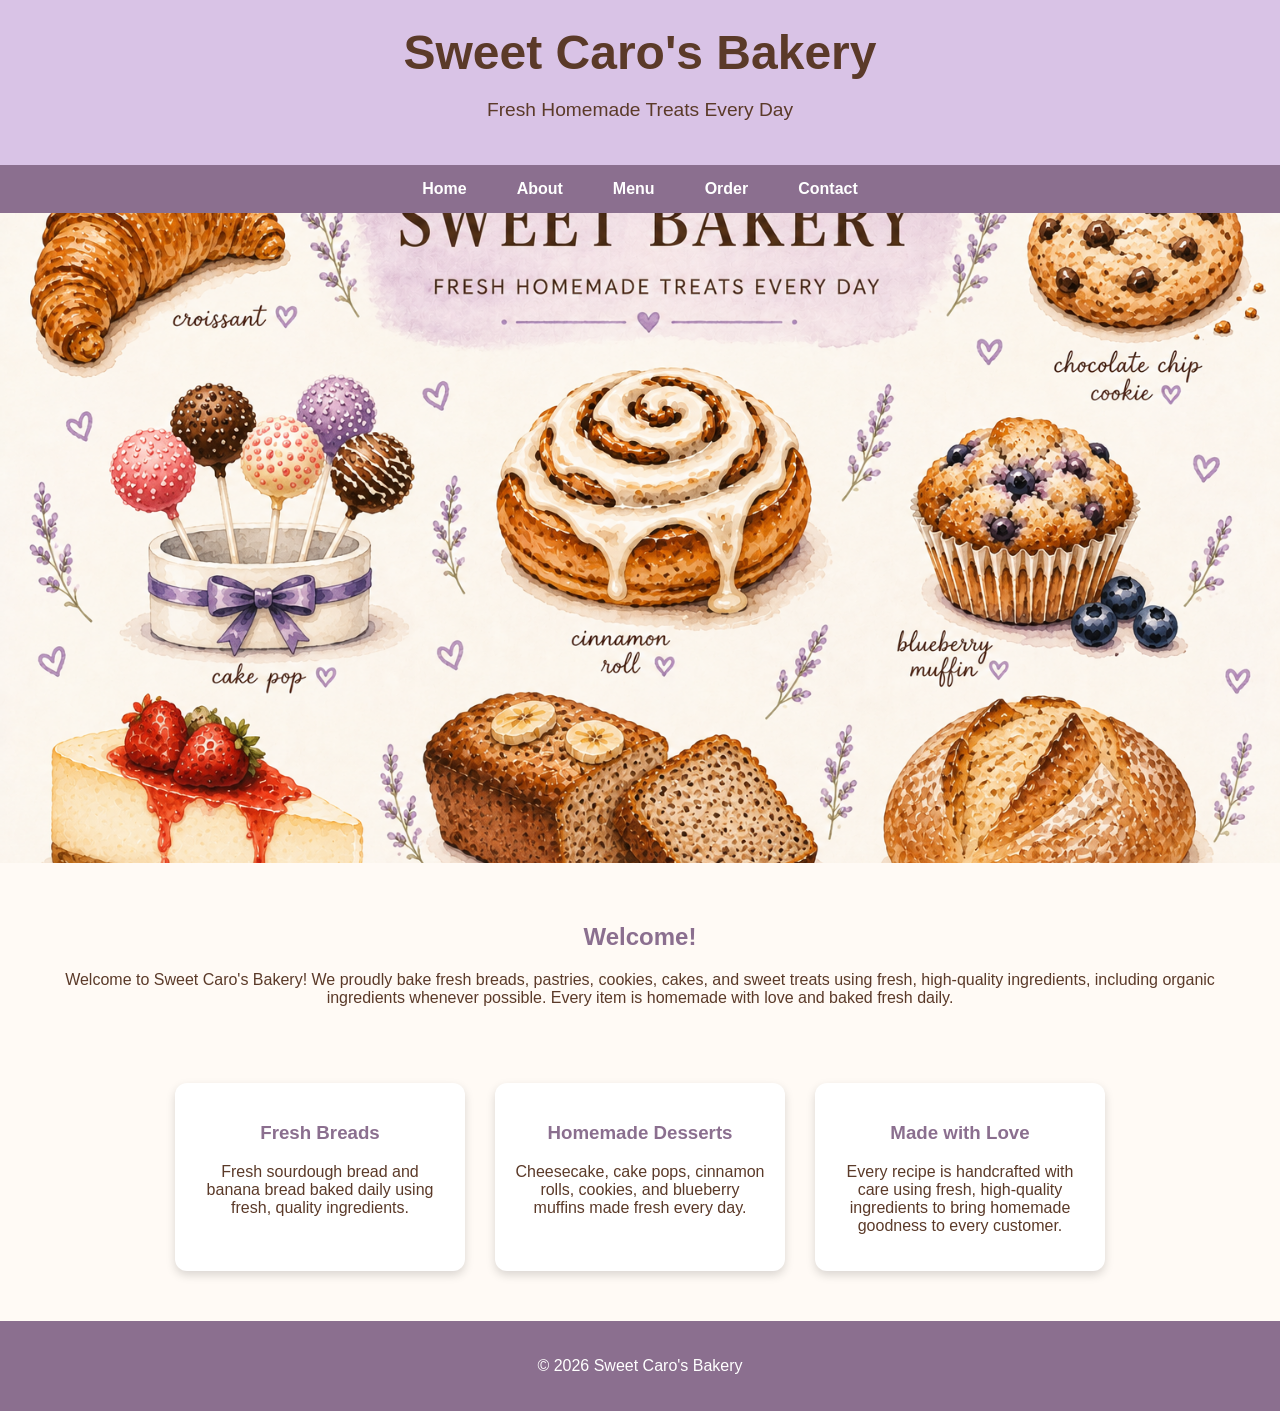
==== index.html @ a145124b "Finished Project 2-2" ====
<!DOCTYPE html>
<html lang="en">
<head>
    <meta charset="UTF-8">
    <meta name="viewport" content="width=device-width, initial-scale=1.0">
    <title>Sweet Caro's Bakery</title>
    <link rel="stylesheet" href="main.css">
</head>

<body>

<header>
    <h1>Sweet Caro's Bakery</h1>
    <p>Fresh Homemade Treats Every Day</p>
</header>

<nav>
    <a href="#">Home</a>
    <a href="#">About</a>
    <a href="#">Menu</a>
    <a href="#">Order</a>
    <a href="#">Contact</a>
</nav>

<section class="hero">
    <img src="images/bakery-menu.png" alt="Sweet Bakery Menu">
</section>

<section class="welcome">
    <h2>Welcome!</h2>
    <p>
    Welcome to Sweet Caro's Bakery! We proudly bake fresh breads,
    pastries, cookies, cakes, and sweet treats using fresh,
    high-quality ingredients, including organic ingredients whenever possible.
    Every item is homemade with love and baked fresh daily.
</p>
</section>

<section class="products">

    <div class="card">
    <h3>Fresh Breads</h3>
    <p>Fresh sourdough bread and banana bread baked daily using fresh, quality ingredients.</p>
</div>

<div class="card">
    <h3>Homemade Desserts</h3>
    <p>Cheesecake, cake pops, cinnamon rolls, cookies, and blueberry muffins made fresh every day.</p>
</div>

<div class="card">
    <h3>Made with Love</h3>
    <p>Every recipe is handcrafted with care using fresh, high-quality ingredients to bring homemade goodness to every customer.</p>
</div>

</section>

<footer>
    <p>© 2026 Sweet Caro's Bakery</p>
</footer>

</body>
</html>
---- main.css ----
/* General Styles */

body {
    margin: 0;
    font-family: Arial, sans-serif;
    background-color: #fffaf5;
    color: #5b3a29;
}

/* Header */

header {
    background-color: #d9c3e6;
    text-align: center;
    padding: 25px;
}

header h1 {
    margin: 0;
    font-size: 3em;
}

header p {
    font-size: 1.2em;
}

/* Navigation */

nav {
    background-color: #8b6f8f;
    display: flex;
    justify-content: center;
}

nav a {
    color: white;
    text-decoration: none;
    padding: 15px 25px;
    font-weight: bold;
}

nav a:hover {
    background-color: #a98ab7;
}

/* Hero Image */

.hero img {
    width: 100%;
    max-height: 650px;
    object-fit: cover;
    display: block;
}

/* Welcome Section */

.welcome {
    text-align: center;
    padding: 40px;
}

.welcome h2 {
    color: #8b6f8f;
}

/* Product Cards */

.products {
    display: flex;
    justify-content: center;
    gap: 30px;
    flex-wrap: wrap;
    padding: 20px 40px 50px;
}

.card {
    background: white;
    width: 250px;
    padding: 20px;
    border-radius: 12px;
    box-shadow: 0 4px 10px rgba(0,0,0,.15);
    text-align: center;
}

.card h3 {
    color: #8b6f8f;
}

/* Footer */

footer {
    background-color: #8b6f8f;
    color: white;
    text-align: center;
    padding: 20px;
}
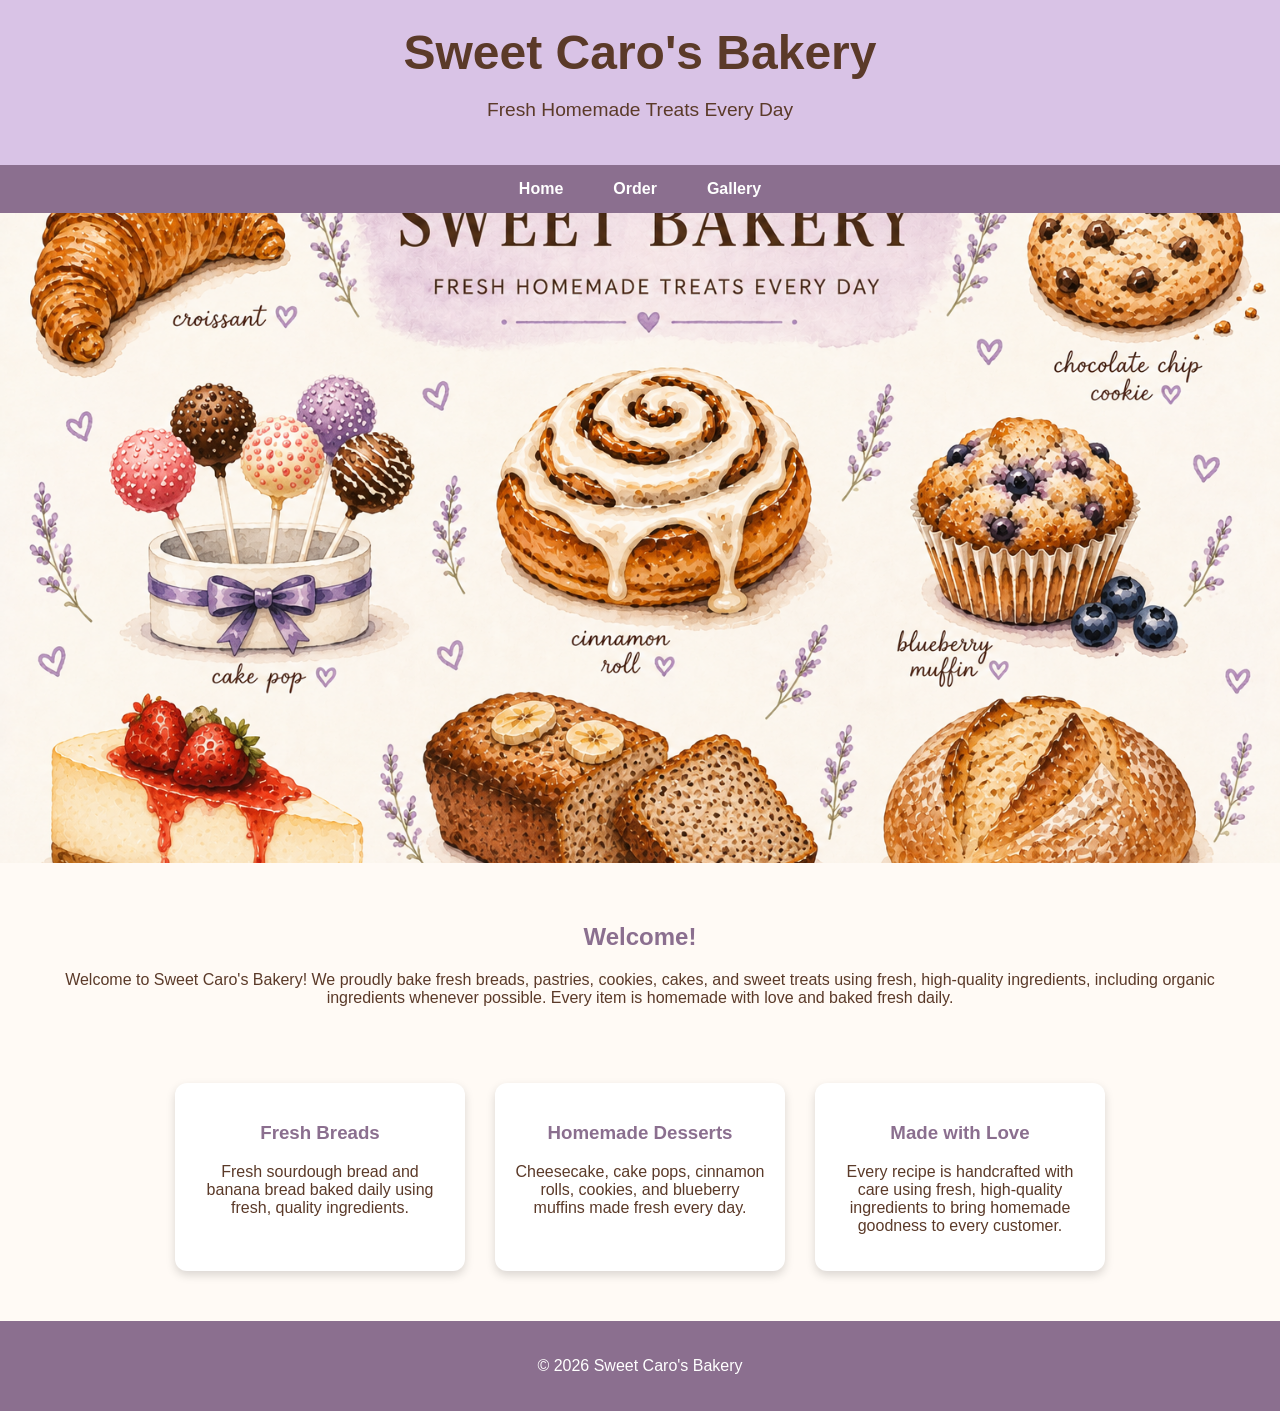
==== commit 57104fb9: "Update index.html" ====
--- a/index.html
+++ b/index.html
@@ -15,11 +15,9 @@
 </header>
 
 <nav>
-    <a href="#">Home</a>
-    <a href="#">About</a>
-    <a href="#">Menu</a>
-    <a href="#">Order</a>
-    <a href="#">Contact</a>
+    <a href="index.html">Home</a>
+    <a href="order.html">Order</a>
+    <a href="gallery.html">Gallery</a>
 </nav>
 
 <section class="hero">
@@ -60,4 +58,6 @@
 </footer>
 
 </body>
-</html>+</html>
+
+
--- a/main.css
+++ b/main.css
@@ -93,4 +93,4 @@
     color: white;
     text-align: center;
     padding: 20px;
-}+}
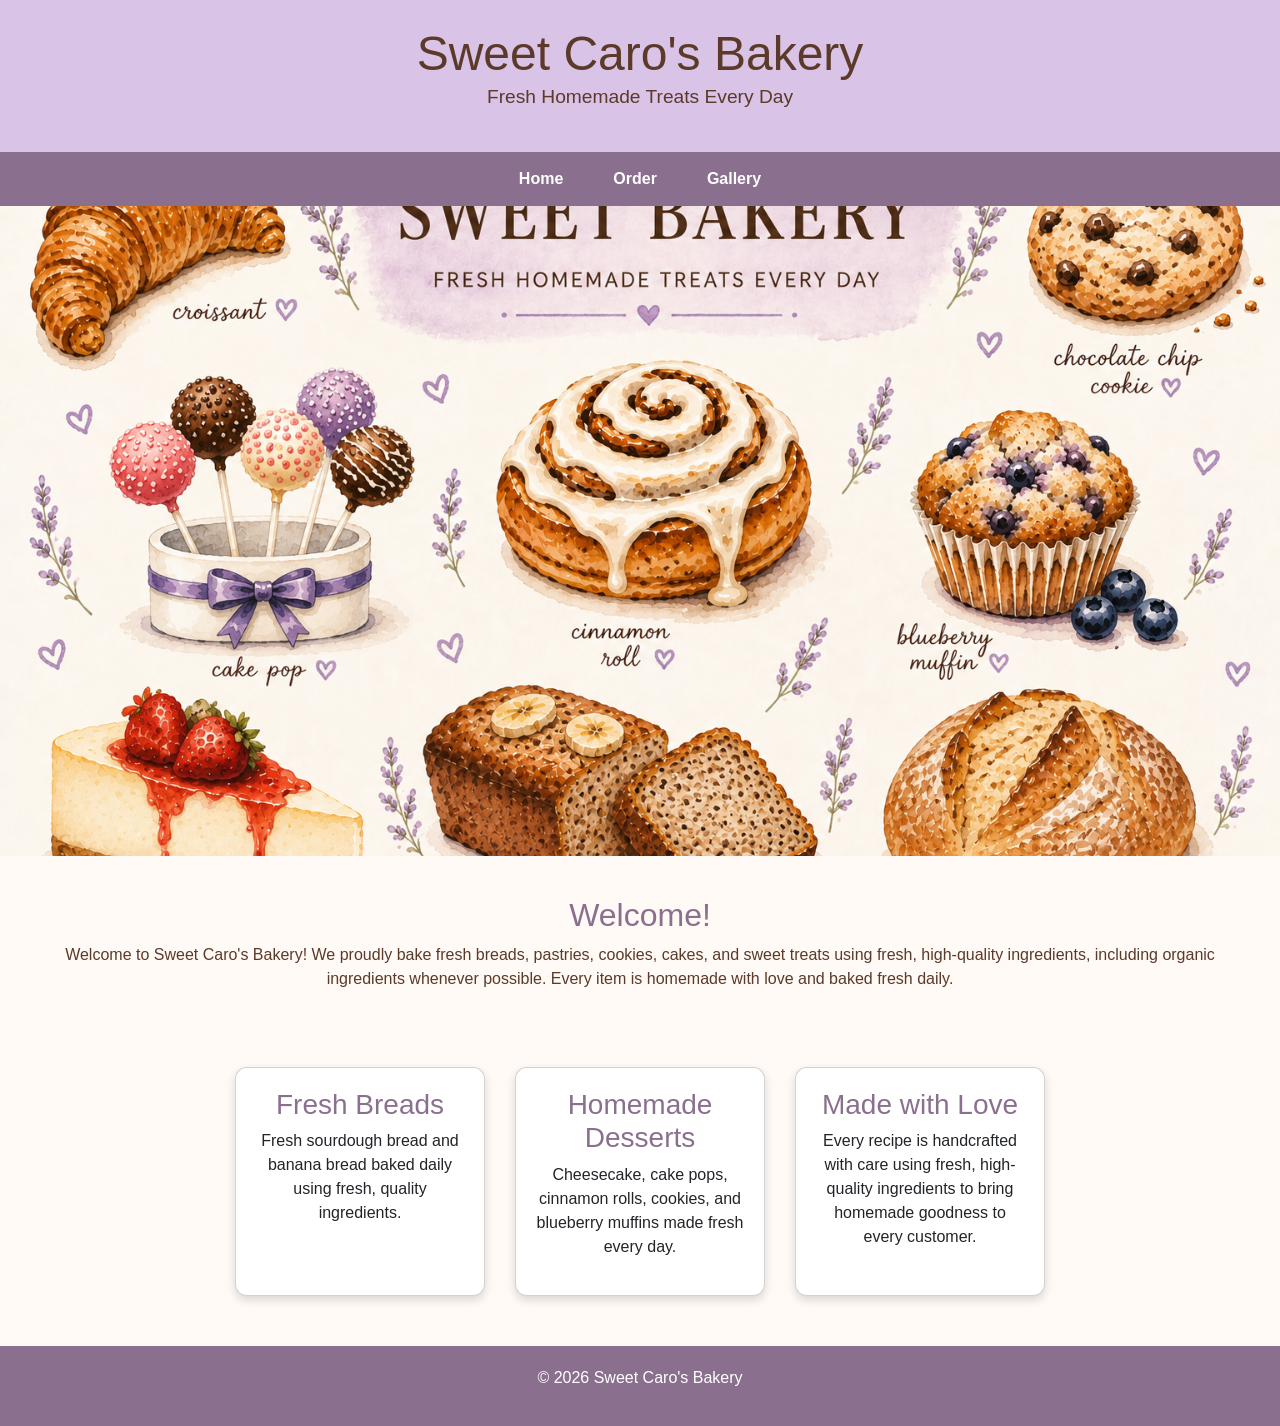
==== commit c10f4975: "Update index.html" ====
--- a/index.html
+++ b/index.html
@@ -1,9 +1,11 @@
 <!DOCTYPE html>
 <html lang="en">
 <head>
-    <meta charset="UTF-8">
-    <meta name="viewport" content="width=device-width, initial-scale=1.0">
+    <meta charset="utf-8">
     <title>Sweet Caro's Bakery</title>
+
+    <link href="https://cdn.jsdelivr.net/npm/bootstrap@5.3.7/dist/css/bootstrap.min.css" rel="stylesheet">
+
     <link rel="stylesheet" href="main.css">
 </head>
 
@@ -57,6 +59,8 @@
     <p>© 2026 Sweet Caro's Bakery</p>
 </footer>
 
+<script src="https://cdn.jsdelivr.net/npm/bootstrap@5.3.7/dist/js/bootstrap.bundle.min.js"></script>
+
 </body>
 </html>
 
--- a/main.css
+++ b/main.css
@@ -94,3 +94,79 @@
     text-align: center;
     padding: 20px;
 }
+
+form {
+    background-color: white;
+    width: 80%;
+    max-width: 600px;
+    margin: 20px auto;
+    padding: 20px;
+    border-radius: 10px;
+    text-align: left;
+}
+
+form input,
+form select,
+form textarea {
+    width: 100%;
+    padding: 10px;
+    margin-top: 5px;
+    margin-bottom: 15px;
+    border: 1px solid #d9c3e6;
+    border-radius: 5px;
+    box-sizing: border-box;
+    font-size: 1em;
+}
+
+input[type="submit"],
+input[type="reset"] {
+    width: auto;
+    background-color: #8b6f8f;
+    color: white;
+    border: none;
+    padding: 10px 20px;
+    margin-right: 10px;
+    cursor: pointer;
+    border-radius: 5px;
+}
+
+input[type="submit"]:hover,
+input[type="reset"]:hover {
+    background-color: #705875;
+}
+
+/* ---------- Gallery ---------- */
+
+.gallery {
+    display: flex;
+    flex-wrap: wrap;
+    justify-content: center;
+    gap: 20px;
+    margin: 30px;
+}
+
+.gallery-item {
+    background-color: white;
+    width: 250px;
+    border: 1px solid #ddd;
+    border-radius: 10px;
+    overflow: hidden;
+    text-align: center;
+    box-shadow: 2px 2px 8px rgba(0,0,0,0.1);
+}
+
+.gallery-item img {
+    width: 100%;
+    height: 180px;
+    object-fit: cover;
+}
+
+.gallery-item h3 {
+    color: #8b6f8f;
+    margin: 10px 0 5px;
+}
+
+.gallery-item p {
+    padding: 0 15px 15px;
+    font-size: 0.9em;
+}
